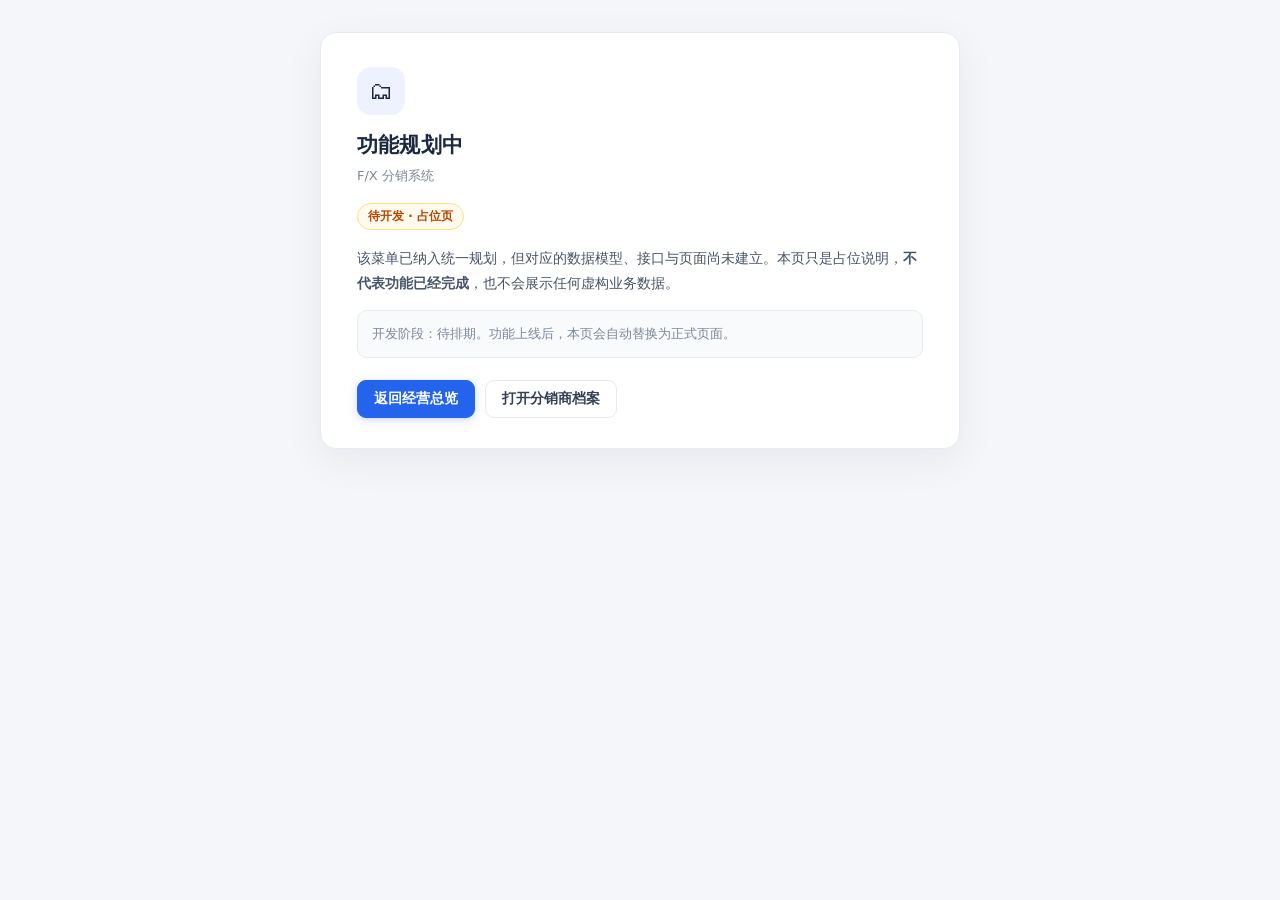
==== backend/app/static/coming-soon.html @ 3c452670 "feat(ui): 菜单方案 C —— 9 个一级菜单全量铺开 窗口A（OpenCode）完成的菜单骨架改造，本次由窗口B 代为入库： - 新增 /coming-soon 占位页，未实现功能统一标注「" ====
<!doctype html>
<html lang="zh-CN">
<head>
<meta charset="utf-8"><meta name="viewport" content="width=device-width,initial-scale=1">
<title>功能规划中 · F/X 分销系统</title>
<style>
*{box-sizing:border-box;margin:0;padding:0}
:root{--bg:#f4f6fa;--card:#fff;--line:#e6ebf3;--text:#1c2740;--muted:#7b8798;--blue:#2463eb;--amber:#b54708;--amber-bg:#fffaeb}
html,body{min-height:100%}
body{font-family:Inter,"PingFang SC","Microsoft YaHei",system-ui,sans-serif;background:var(--bg);color:var(--text);padding:32px 20px;overflow:auto}
.card{width:100%;max-width:640px;margin:0 auto;background:var(--card);border:1px solid var(--line);border-radius:16px;padding:34px 36px 30px;box-shadow:0 12px 40px rgba(16,24,40,.06)}
.icon{width:48px;height:48px;border-radius:14px;background:#eef2ff;display:flex;align-items:center;justify-content:center;font-size:24px;margin-bottom:16px}
h1{font-size:21px;letter-spacing:.2px;margin-bottom:8px}
.path{font-size:13px;color:var(--muted);margin-bottom:18px}
.path b{color:#475467;font-weight:600}
.tag{display:inline-flex;align-items:center;gap:6px;font-size:12px;font-weight:600;color:var(--amber);background:var(--amber-bg);border:1px solid #fedf89;border-radius:999px;padding:4px 10px;margin-bottom:16px}
p{font-size:13.5px;line-height:1.85;color:#475467}
.note{margin-top:14px;padding:12px 14px;background:#f8fafc;border:1px solid var(--line);border-radius:10px;font-size:12.5px;line-height:1.8;color:var(--muted)}
.actions{display:flex;gap:10px;flex-wrap:wrap;margin-top:22px}
button{font-family:inherit;font-size:13.5px;font-weight:600;border-radius:9px;padding:9px 16px;cursor:pointer;border:1px solid var(--line);background:#fff;color:#344054}
button.primary{background:var(--blue);border-color:var(--blue);color:#fff;box-shadow:0 2px 8px rgba(36,99,235,.25)}
button:hover{filter:brightness(.98)}
</style>
</head>
<body>
<main class="card">
  <div class="icon">🗂</div>
  <h1 id="title">功能规划中</h1>
  <div class="path" id="path">F/X 分销系统</div>
  <div class="tag">待开发 · 占位页</div>
  <p>该菜单已纳入统一规划，但对应的数据模型、接口与页面尚未建立。本页只是占位说明，<b>不代表功能已经完成</b>，也不会展示任何虚构业务数据。</p>
  <div class="note" id="note">开发阶段：待排期。功能上线后，本页会自动替换为正式页面。</div>
  <div class="actions">
    <button class="primary" onclick="go('/workbench?embed=1')">返回经营总览</button>
    <button onclick="go('/distribution?embed=1&tab=distributors')">打开分销商档案</button>
  </div>
</main>
<script src="/static/embed.js"></script>
<script>
(function () {
  var q = new URLSearchParams(location.search);
  var label = q.get("label") || "";
  var top = q.get("top") || "";
  var phase = q.get("phase") || "";
  if (label) {
    document.getElementById("title").textContent = label + " · 功能规划中";
    document.title = label + " · 功能规划中 · F/X 分销系统";
  }
  if (top) {
    var p = document.getElementById("path");
    p.textContent = "";
    var b = document.createElement("b");
    b.textContent = top;
    p.appendChild(b);
    p.appendChild(document.createTextNode(" / " + (label || "未命名功能")));
  }
  if (phase) {
    document.getElementById("note").textContent = "计划阶段：" + phase + "。当前数据模型与接口尚未建立；本页不展示任何业务数据。";
  }
})();
function go(url) {
  if (typeof window.fxNav === "function") window.fxNav(url);
  else location.href = url;
}
</script>
</body>
</html>
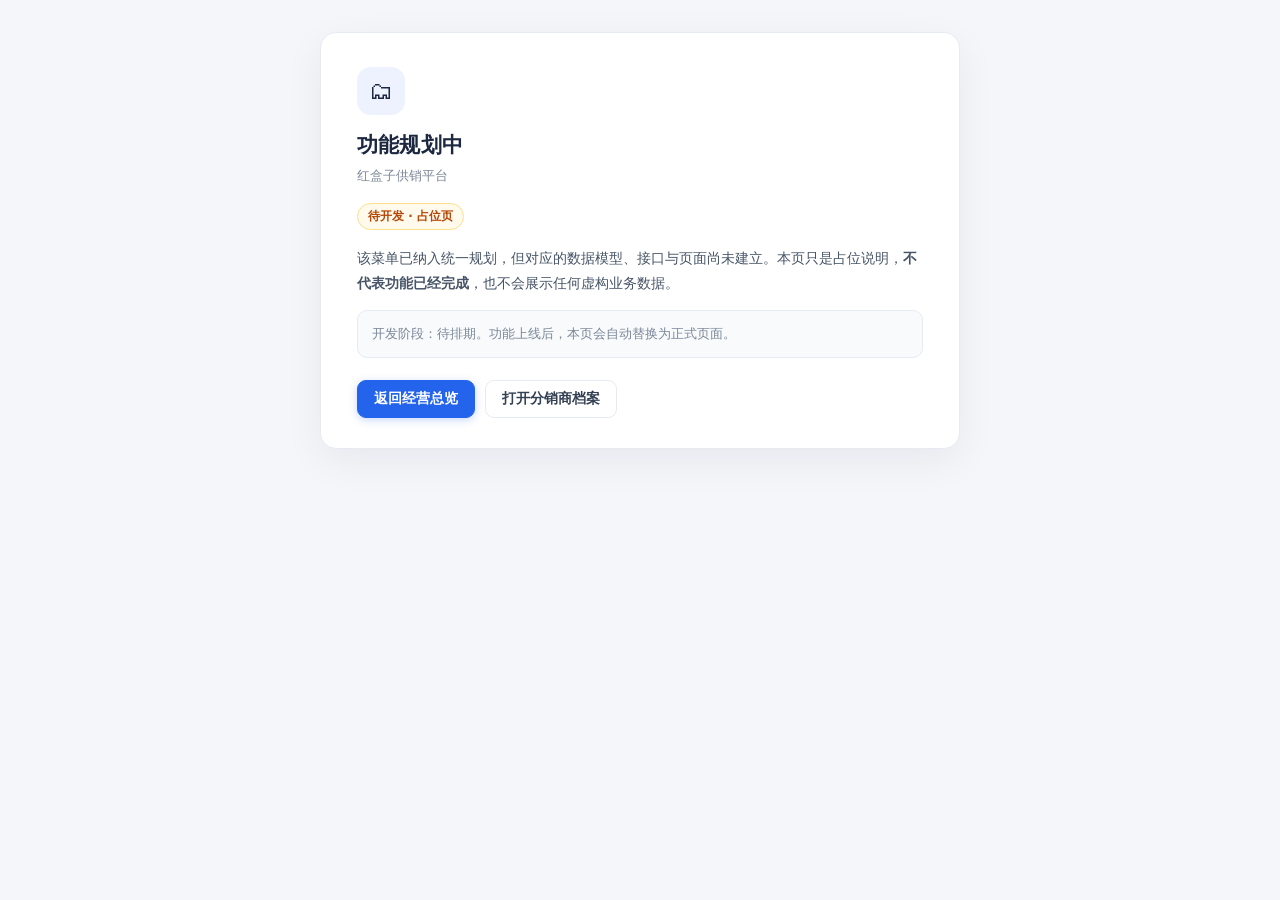
==== commit 887f0039: "feat(brand): 顶栏品牌维度切换 + 商品档案品牌列与筛选 用户需求：在「红盒子供销平台」右侧增加品牌维度，选定品牌后进入该品牌处理业务。  窗口C 改动： - shell.html：.br" ====
--- a/backend/app/static/coming-soon.html
+++ b/backend/app/static/coming-soon.html
@@ -2,7 +2,7 @@
 <html lang="zh-CN">
 <head>
 <meta charset="utf-8"><meta name="viewport" content="width=device-width,initial-scale=1">
-<title>功能规划中 · F/X 分销系统</title>
+<title>功能规划中 · 红盒子供销平台</title>
 <style>
 *{box-sizing:border-box;margin:0;padding:0}
 :root{--bg:#f4f6fa;--card:#fff;--line:#e6ebf3;--text:#1c2740;--muted:#7b8798;--blue:#2463eb;--amber:#b54708;--amber-bg:#fffaeb}
@@ -26,7 +26,7 @@
 <main class="card">
   <div class="icon">🗂</div>
   <h1 id="title">功能规划中</h1>
-  <div class="path" id="path">F/X 分销系统</div>
+  <div class="path" id="path">红盒子供销平台</div>
   <div class="tag">待开发 · 占位页</div>
   <p>该菜单已纳入统一规划，但对应的数据模型、接口与页面尚未建立。本页只是占位说明，<b>不代表功能已经完成</b>，也不会展示任何虚构业务数据。</p>
   <div class="note" id="note">开发阶段：待排期。功能上线后，本页会自动替换为正式页面。</div>
@@ -44,7 +44,7 @@
   var phase = q.get("phase") || "";
   if (label) {
     document.getElementById("title").textContent = label + " · 功能规划中";
-    document.title = label + " · 功能规划中 · F/X 分销系统";
+    document.title = label + " · 功能规划中 · 红盒子供销平台";
   }
   if (top) {
     var p = document.getElementById("path");
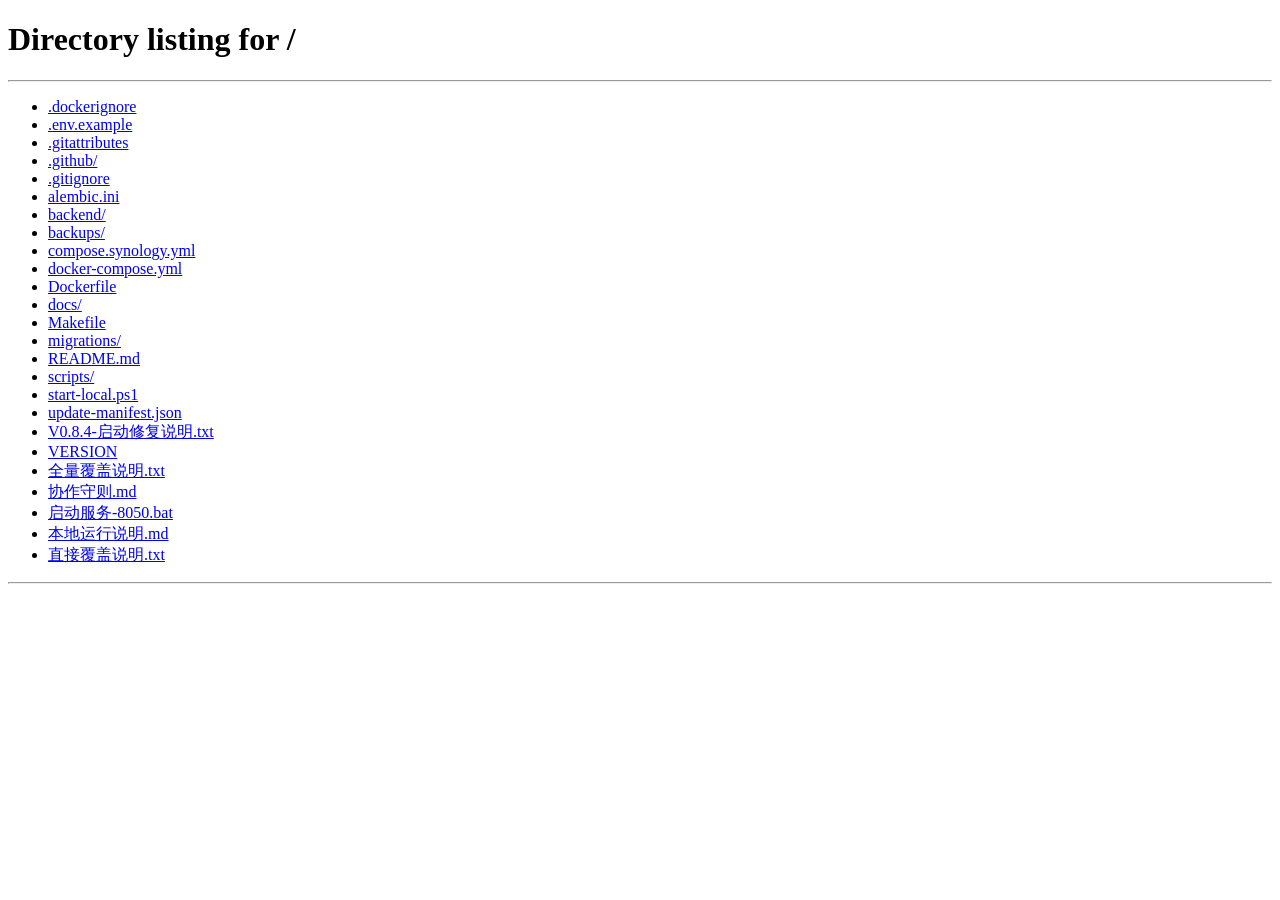
==== commit 8e1f49ed: "﻿feat(fx): 分销下单按箱计价 + 订单出库件数核对 - 下单页数量/单价按箱录入与展示，件数（基本单位）自动换算，明细小计不变 - 订单详情统一为箱口径：数量显示箱数、单价显示元/箱，并标注" ====
--- a/backend/app/static/coming-soon.html
+++ b/backend/app/static/coming-soon.html
@@ -3,6 +3,13 @@
 <head>
 <meta charset="utf-8"><meta name="viewport" content="width=device-width,initial-scale=1">
 <title>功能规划中 · 红盒子供销平台</title>
+<script>
+/* 直接打开本页（未被主壳 iframe 嵌入）时，同一个标签内跳回主壳，避免多出一份"平台"页面 */
+(function(){
+  if (window.self !== window.top) return;
+  location.replace('/');
+})();
+</script>
 <style>
 *{box-sizing:border-box;margin:0;padding:0}
 :root{--bg:#f4f6fa;--card:#fff;--line:#e6ebf3;--text:#1c2740;--muted:#7b8798;--blue:#2463eb;--amber:#b54708;--amber-bg:#fffaeb}
@@ -21,6 +28,7 @@
 button.primary{background:var(--blue);border-color:var(--blue);color:#fff;box-shadow:0 2px 8px rgba(36,99,235,.25)}
 button:hover{filter:brightness(.98)}
 </style>
+<link rel="stylesheet" href="/static/ui-type.css?v=20261028">
 </head>
 <body>
 <main class="card">
